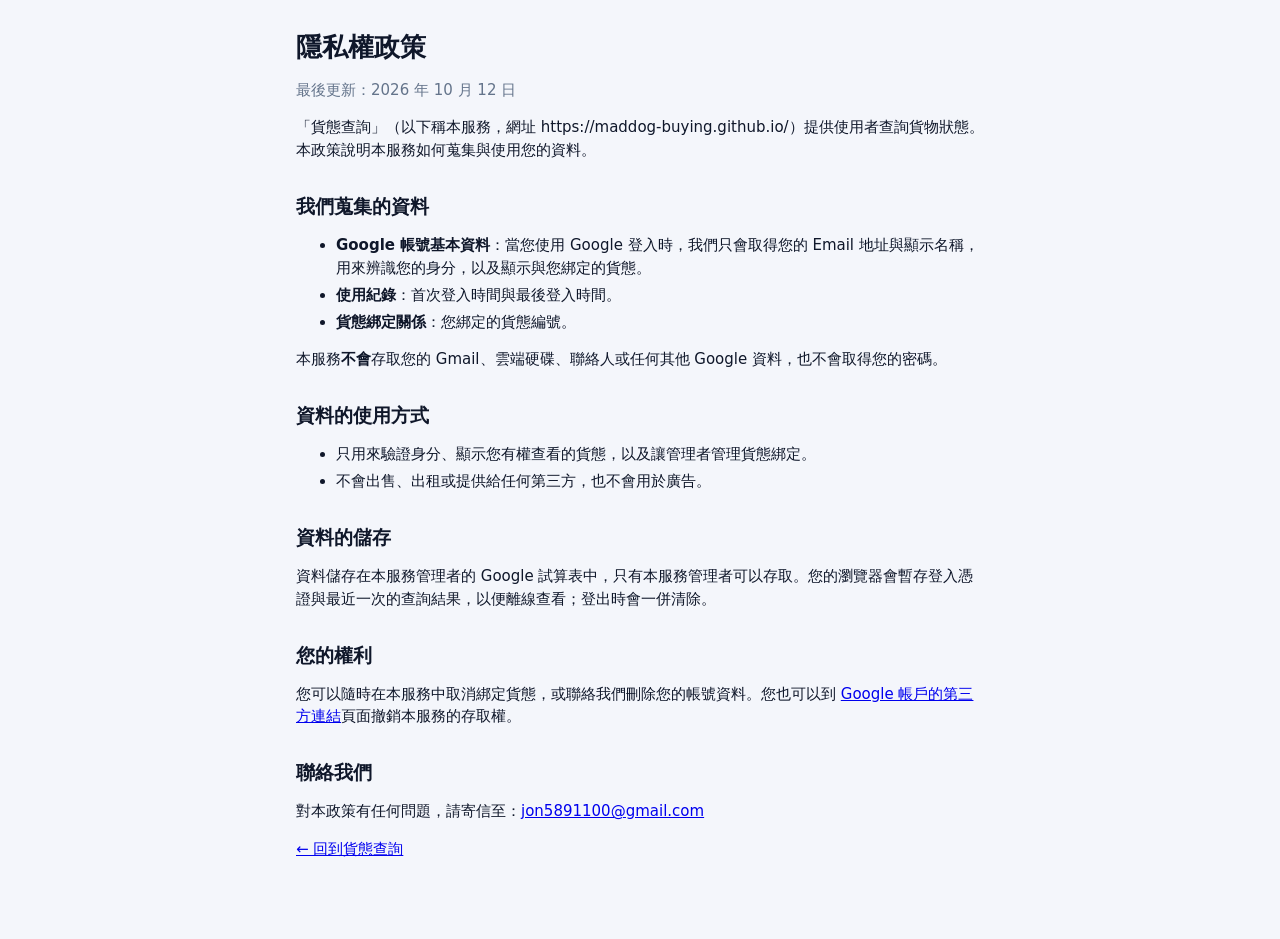
==== frontend/privacy.html @ 427c53ed "Add privacy policy page for OAuth consent screen Co-Authored-By: Claude Opus 5.5 <noreply@anthropic." ====
<!doctype html>
<html lang="zh-Hant-TW">
<head>
  <meta charset="utf-8">
  <meta name="viewport" content="width=device-width, initial-scale=1">
  <title>隱私權政策 - 貨態查詢</title>
  <link rel="icon" href="icons/icon-192.png" type="image/png">
  <link rel="stylesheet" href="styles.css">
  <style>
    .doc { max-width: 720px; margin: 0 auto; padding: 32px 16px 64px; }
    .doc h1 { font-size: 1.6rem; margin-bottom: .25em; }
    .doc h2 { margin-top: 1.75em; }
    .doc li { margin: .3em 0; }
  </style>
</head>
<body>
  <main class="doc">
    <h1>隱私權政策</h1>
    <p class="muted">最後更新：2026 年 10 月 12 日</p>

    <p>「貨態查詢」（以下稱本服務，網址 https://maddog-buying.github.io/）提供使用者查詢貨物狀態。本政策說明本服務如何蒐集與使用您的資料。</p>

    <h2>我們蒐集的資料</h2>
    <ul>
      <li><strong>Google 帳號基本資料</strong>：當您使用 Google 登入時，我們只會取得您的 Email 地址與顯示名稱，用來辨識您的身分，以及顯示與您綁定的貨態。</li>
      <li><strong>使用紀錄</strong>：首次登入時間與最後登入時間。</li>
      <li><strong>貨態綁定關係</strong>：您綁定的貨態編號。</li>
    </ul>
    <p>本服務<strong>不會</strong>存取您的 Gmail、雲端硬碟、聯絡人或任何其他 Google 資料，也不會取得您的密碼。</p>

    <h2>資料的使用方式</h2>
    <ul>
      <li>只用來驗證身分、顯示您有權查看的貨態，以及讓管理者管理貨態綁定。</li>
      <li>不會出售、出租或提供給任何第三方，也不會用於廣告。</li>
    </ul>

    <h2>資料的儲存</h2>
    <p>資料儲存在本服務管理者的 Google 試算表中，只有本服務管理者可以存取。您的瀏覽器會暫存登入憑證與最近一次的查詢結果，以便離線查看；登出時會一併清除。</p>

    <h2>您的權利</h2>
    <p>您可以隨時在本服務中取消綁定貨態，或聯絡我們刪除您的帳號資料。您也可以到 <a href="https://myaccount.google.com/connections">Google 帳戶的第三方連結</a>頁面撤銷本服務的存取權。</p>

    <h2>聯絡我們</h2>
    <p>對本政策有任何問題，請寄信至：<a href="mailto:jon5891100@gmail.com">jon5891100@gmail.com</a></p>

    <p><a href="./">← 回到貨態查詢</a></p>
  </main>
</body>
</html>
---- frontend/styles.css ----
:root {
  --bg: #f4f6fb;
  --surface: #ffffff;
  --surface-2: #f8fafc;
  --text: #0f172a;
  --muted: #64748b;
  --border: #e2e8f0;
  --primary: #2563eb;
  --primary-ink: #ffffff;
  --danger: #dc2626;
  --ok: #15803d;     --ok-bg: #dcfce7;
  --info: #1d4ed8;   --info-bg: #dbeafe;
  --warn: #b45309;   --warn-bg: #fef3c7;
  --bad: #b91c1c;    --bad-bg: #fee2e2;
  --mute: #475569;   --mute-bg: #e2e8f0;
  --shadow: 0 1px 2px rgb(15 23 42 / .06), 0 4px 16px rgb(15 23 42 / .06);
  --radius: 14px;
  color-scheme: light;
}
@media (prefers-color-scheme: dark) {
  :root {
    --bg: #0b1120;
    --surface: #131c2e;
    --surface-2: #1a2438;
    --text: #e2e8f0;
    --muted: #94a3b8;
    --border: #26334d;
    --primary: #3b82f6;
    --ok: #4ade80;   --ok-bg: rgb(34 197 94 / .16);
    --info: #93c5fd; --info-bg: rgb(59 130 246 / .18);
    --warn: #fbbf24; --warn-bg: rgb(245 158 11 / .16);
    --bad: #f87171;  --bad-bg: rgb(239 68 68 / .18);
    --mute: #cbd5e1; --mute-bg: rgb(148 163 184 / .16);
    --shadow: 0 1px 2px rgb(0 0 0 / .3), 0 4px 16px rgb(0 0 0 / .25);
    color-scheme: dark;
  }
}

* { box-sizing: border-box; }
[hidden] { display: none !important; }
html { -webkit-text-size-adjust: 100%; }
body {
  margin: 0;
  background: var(--bg);
  color: var(--text);
  font: 15px/1.5 system-ui, -apple-system, "Segoe UI", "Noto Sans TC", "Microsoft JhengHei", sans-serif;
  min-height: 100dvh;
}
h1, h2, h3 { line-height: 1.25; margin: 0 0 .5em; }
h2 { font-size: 1.2rem; }
h3 { font-size: .95rem; margin-top: 1.25rem; color: var(--muted); }
.muted { color: var(--muted); }
.small { font-size: .85em; }
.nowrap { white-space: nowrap; }
.break { word-break: break-all; }
.grow { flex: 1; margin: 0; }

/* 進度條 */
.progress {
  position: fixed; inset: 0 0 auto; height: 3px; z-index: 100; overflow: hidden;
  background: linear-gradient(90deg, transparent, var(--primary), transparent);
  background-size: 40% 100%; background-repeat: no-repeat;
  animation: slide 1s ease-in-out infinite;
}
@keyframes slide { from { background-position: -40% 0; } to { background-position: 140% 0; } }

/* 按鈕與輸入 */
.btn {
  display: inline-flex; align-items: center; justify-content: center; gap: .3em;
  min-height: 40px; padding: 0 16px; border-radius: 10px;
  border: 1px solid var(--border); background: var(--surface); color: var(--text);
  font: inherit; font-weight: 500; cursor: pointer; white-space: nowrap;
  transition: background .15s, border-color .15s, transform .05s;
}
.btn:hover { border-color: var(--muted); }
.btn:active { transform: translateY(1px); }
.btn:disabled { opacity: .55; cursor: progress; }
.btn.primary { background: var(--primary); border-color: var(--primary); color: var(--primary-ink); }
.btn.primary:hover { filter: brightness(1.08); }
.btn.ghost { background: transparent; border-color: transparent; }
.btn.ghost:hover { background: var(--surface-2); }
.btn.danger { color: var(--danger); }
.btn.sm { min-height: 34px; padding: 0 12px; font-size: .9rem; }
.btn.block { width: 100%; }
.icon-btn {
  width: 32px; height: 32px; border: 0; border-radius: 8px; background: transparent;
  color: var(--muted); cursor: pointer; font-size: .9rem;
}
.icon-btn:hover { background: var(--surface-2); color: var(--danger); }

input, select, textarea {
  width: 100%; min-height: 40px; padding: 8px 12px;
  border: 1px solid var(--border); border-radius: 10px;
  background: var(--surface); color: var(--text); font: inherit;
}
textarea { resize: vertical; }
input:focus, select:focus, textarea:focus, .btn:focus-visible {
  outline: 2px solid var(--primary); outline-offset: 1px; border-color: transparent;
}
input[readonly] { background: var(--surface-2); color: var(--muted); }
input[type=checkbox] { width: 18px; height: 18px; min-height: 0; accent-color: var(--primary); cursor: pointer; }
label { display: block; font-size: .9rem; font-weight: 500; margin-bottom: 12px; }
label > input, label > select, label > textarea, label > .input-row { margin-top: 4px; }
.input-row { display: flex; gap: 8px; }
.input-row input { flex: 1; }

/* 標籤 */
.badge {
  display: inline-block; padding: 2px 10px; border-radius: 999px;
  font-size: .8rem; font-weight: 600; white-space: nowrap;
  background: var(--mute-bg); color: var(--mute);
}
.badge.ok { background: var(--ok-bg); color: var(--ok); }
.badge.info { background: var(--info-bg); color: var(--info); }
.badge.warn { background: var(--warn-bg); color: var(--warn); }
.badge.bad { background: var(--bad-bg); color: var(--bad); }

/* 登入 */
.login { min-height: 100dvh; display: grid; place-items: center; padding: 24px 16px; }
.login-card {
  width: 100%; max-width: 380px; text-align: center;
  background: var(--surface); border: 1px solid var(--border); border-radius: 20px;
  padding: 36px 28px; box-shadow: var(--shadow);
}
.login-logo { width: 72px; height: 72px; border-radius: 18px; margin-bottom: 12px; }
.login-msg { color: var(--danger); min-height: 1.5em; margin: 8px 0; }
.login-actions { display: grid; gap: 10px; justify-items: center; }
.demo-note { font-size: .85rem; color: var(--warn); background: var(--warn-bg); padding: 8px 12px; border-radius: 10px; margin: 0; }

/* 頂欄 */
.topbar {
  position: sticky; top: 0; z-index: 10;
  display: flex; align-items: center; gap: 16px;
  padding: 10px max(16px, env(safe-area-inset-left)); padding-top: max(10px, env(safe-area-inset-top));
  background: color-mix(in srgb, var(--surface) 88%, transparent);
  backdrop-filter: blur(12px); -webkit-backdrop-filter: blur(12px);
  border-bottom: 1px solid var(--border);
}
.brand { display: flex; align-items: center; gap: 8px; font-weight: 700; font-size: 1.05rem; }
.brand img { width: 28px; height: 28px; border-radius: 7px; }
.tabs { display: flex; gap: 4px; background: var(--surface-2); padding: 4px; border-radius: 12px; }
.tabs button {
  border: 0; background: transparent; color: var(--muted); font: inherit; font-weight: 500;
  padding: 6px 14px; border-radius: 9px; cursor: pointer; white-space: nowrap;
}
.tabs button.active { background: var(--surface); color: var(--text); box-shadow: var(--shadow); }
.me { margin-left: auto; display: flex; align-items: center; gap: 8px; min-width: 0; }
.me-email { overflow: hidden; text-overflow: ellipsis; white-space: nowrap; max-width: 220px; font-size: .9rem; }

.banner { background: var(--warn-bg); color: var(--warn); text-align: center; padding: 8px 16px; font-size: .9rem; }
.container { max-width: 1100px; margin: 0 auto; padding: 20px 16px 48px; }

.toolbar { display: flex; flex-wrap: wrap; gap: 8px; align-items: center; margin-bottom: 16px; }
.toolbar .search { flex: 1 1 220px; width: auto; }
.status-filter { width: auto; flex: 0 1 200px; }
.bulkbar {
  display: flex; align-items: center; gap: 8px; flex-wrap: wrap;
  padding: 8px 12px; margin-bottom: 12px; border-radius: 12px;
  background: var(--info-bg); color: var(--info); font-weight: 500;
}
.bulkbar span { margin-right: auto; }

.empty { text-align: center; padding: 56px 16px; background: var(--surface); border: 1px dashed var(--border); border-radius: var(--radius); }
.empty p { margin: 4px 0; }

/* 使用者卡片 */
.cards { display: grid; gap: 12px; grid-template-columns: repeat(auto-fill, minmax(260px, 1fr)); }
.card {
  background: var(--surface); border: 1px solid var(--border); border-radius: var(--radius);
  padding: 16px; box-shadow: var(--shadow); position: relative; overflow: hidden;
}
.ship-card::before { content: ""; position: absolute; inset: 0 auto 0 0; width: 4px; background: var(--mute); }
.ship-card.tone-ok::before { background: var(--ok); }
.ship-card.tone-info::before { background: var(--info); }
.ship-card.tone-warn::before { background: var(--warn); }
.ship-card.tone-bad::before { background: var(--bad); }
.card-head { display: flex; justify-content: space-between; align-items: center; margin: -4px -6px 6px 0; }
.ship-id { font-family: ui-monospace, "Cascadia Mono", Consolas, monospace; font-weight: 600; letter-spacing: .02em; }
.ship-status .badge { font-size: .95rem; padding: 4px 14px; }
.ship-note { margin: 10px 0 0; }
.ship-time { margin: 10px 0 0; font-size: .85rem; }

/* 表格 */
.table { width: 100%; border-collapse: separate; border-spacing: 0; background: var(--surface); border: 1px solid var(--border); border-radius: var(--radius); overflow: hidden; box-shadow: var(--shadow); }
.table th, .table td { padding: 10px 12px; text-align: left; border-bottom: 1px solid var(--border); vertical-align: middle; }
.table th { font-size: .8rem; font-weight: 600; color: var(--muted); background: var(--surface-2); }
.table tbody tr:last-child td { border-bottom: 0; }
.table tbody tr[data-action] { cursor: pointer; }
.table tbody tr[data-action]:hover { background: var(--surface-2); }
.table tr.sel { background: var(--info-bg) !important; }
.table .chk { width: 40px; }
.note-cell { max-width: 320px; overflow: hidden; text-overflow: ellipsis; white-space: nowrap; }
.table select { min-height: 34px; padding: 4px 8px; width: auto; }

/* 對話框 */
.dialog {
  width: min(460px, calc(100vw - 32px)); max-height: calc(100dvh - 32px);
  border: 1px solid var(--border); border-radius: 18px; padding: 24px;
  background: var(--surface); color: var(--text); box-shadow: 0 20px 60px rgb(0 0 0 / .25);
}
.dialog.wide { width: min(620px, calc(100vw - 32px)); }
.dialog::backdrop { background: rgb(15 23 42 / .45); backdrop-filter: blur(2px); }
.dialog[open] { animation: pop .16s ease-out; }
@keyframes pop { from { opacity: 0; transform: translateY(8px) scale(.98); } }
.dlg-actions { display: flex; gap: 8px; justify-content: flex-end; margin-top: 20px; }
.spacer { flex: 1; }
.grid2 { display: grid; grid-template-columns: 1fr 1fr; gap: 0 12px; }

.chips { display: flex; flex-wrap: wrap; gap: 6px; margin-bottom: 8px; }
.chip { display: inline-flex; align-items: center; gap: 4px; padding: 3px 4px 3px 10px; border-radius: 999px; background: var(--surface-2); border: 1px solid var(--border); font-size: .85rem; max-width: 100%; word-break: break-all; }
.chip button { border: 0; background: transparent; color: var(--muted); cursor: pointer; border-radius: 50%; width: 22px; height: 22px; flex: none; }
.chip button:hover { color: var(--danger); background: var(--bad-bg); }

.timeline { list-style: none; margin: 0; padding: 0 0 0 16px; border-left: 2px solid var(--border); }
.timeline li { position: relative; padding: 0 0 14px 8px; }
.timeline li::before { content: ""; position: absolute; left: -24px; top: 6px; width: 10px; height: 10px; border-radius: 50%; background: var(--mute); border: 2px solid var(--surface); }
.timeline li.tone-ok::before { background: var(--ok); }
.timeline li.tone-info::before { background: var(--info); }
.timeline li.tone-warn::before { background: var(--warn); }
.timeline li.tone-bad::before { background: var(--bad); }
.tl-note { margin: 2px 0; }

/* 提示 */
.toasts { position: fixed; left: 50%; bottom: max(20px, env(safe-area-inset-bottom)); transform: translateX(-50%); display: grid; gap: 8px; z-index: 200; width: max-content; max-width: calc(100vw - 32px); }
.toast { background: var(--text); color: var(--bg); padding: 10px 16px; border-radius: 12px; box-shadow: var(--shadow); font-size: .9rem; animation: pop .16s ease-out; transition: opacity .3s; }
.toast.ok { background: var(--ok); color: #fff; }
.toast.error { background: var(--danger); color: #fff; }
.toast.out { opacity: 0; }

/* 手機 */
@media (max-width: 720px) {
  .topbar { flex-wrap: wrap; gap: 8px 12px; }
  .tabs { order: 3; width: 100%; }
  .tabs button { flex: 1; padding: 6px 4px; }
  .me-email { max-width: 140px; }
  .hide-sm { display: none; }
  .container { padding-top: 16px; }
  .status-filter { flex: 1 1 140px; }
  .grid2 { grid-template-columns: 1fr; }
  .dialog { padding: 20px 16px; }

  /* 表格轉卡片 */
  .table, .table tbody, .table tr, .table td { display: block; width: 100%; }
  .table { background: transparent; border: 0; box-shadow: none; overflow: visible; }
  .table thead { display: none; }
  .table tr {
    position: relative; background: var(--surface); border: 1px solid var(--border);
    border-radius: var(--radius); margin-bottom: 10px; padding: 10px 14px; box-shadow: var(--shadow);
  }
  .table td { border: 0; padding: 3px 0; display: flex; gap: 12px; align-items: center; }
  .table td[data-label]::before { content: attr(data-label); flex: 0 0 64px; font-size: .8rem; color: var(--muted); }
  .table td.chk { position: absolute; top: 10px; right: 12px; width: auto; padding: 0; }
  .table td.ship-id { font-size: 1rem; padding-right: 32px; }
  .note-cell { max-width: none; white-space: normal; }
  .table.users td.break { word-break: break-all; }
}
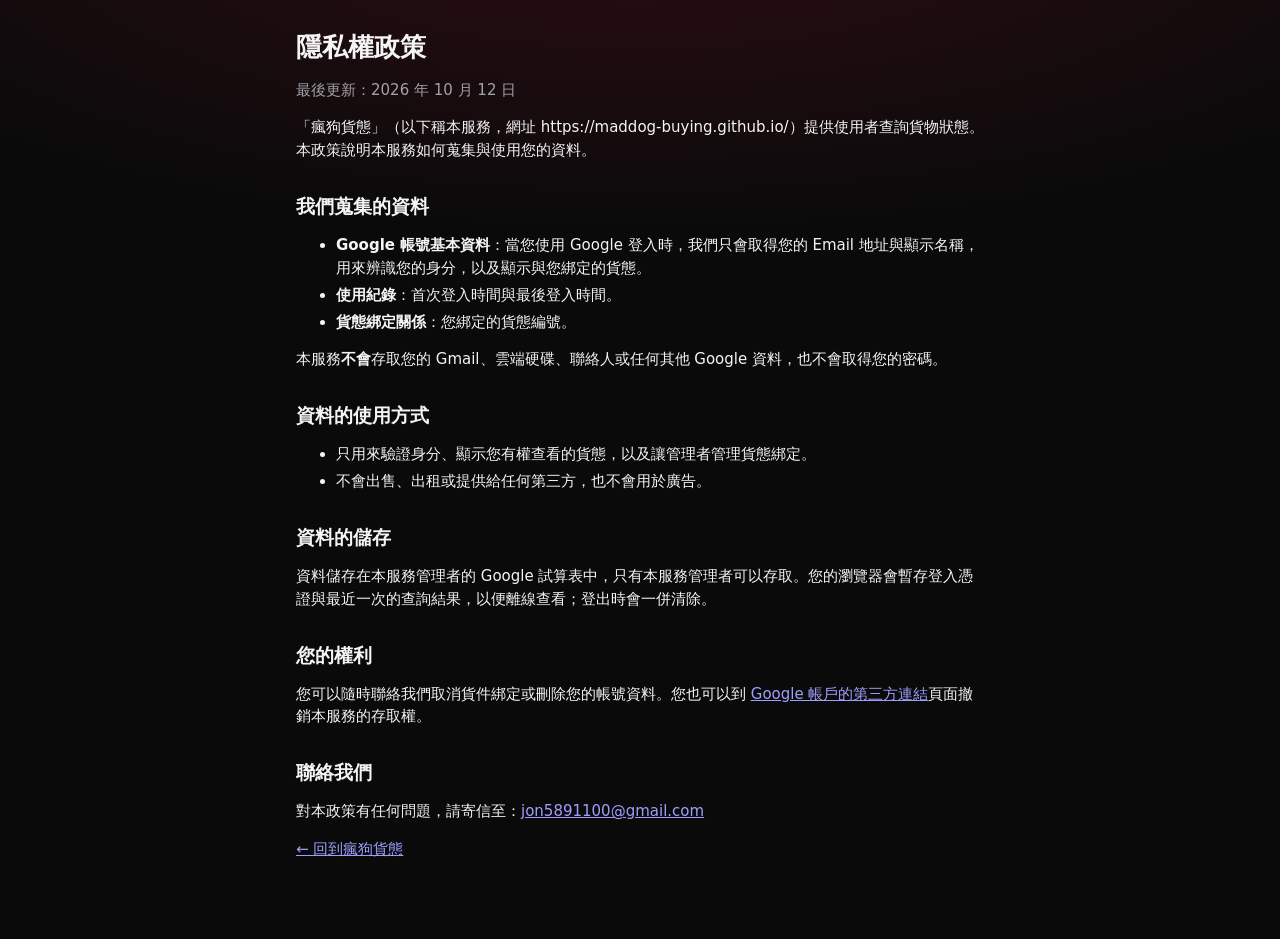
==== commit 041508c2: "Rebrand to 瘋狗貨態; bulk batch status; customer sort by progress - New MAD DOG logo/icons and login her" ====
--- a/frontend/privacy.html
+++ b/frontend/privacy.html
@@ -3,8 +3,8 @@
 <head>
   <meta charset="utf-8">
   <meta name="viewport" content="width=device-width, initial-scale=1">
-  <title>隱私權政策 - 貨態查詢</title>
-  <link rel="icon" href="icons/icon-192.png" type="image/png">
+  <title>隱私權政策 - 瘋狗貨態</title>
+  <link rel="icon" href="icons/favicon-64.png" type="image/png">
   <link rel="stylesheet" href="styles.css">
   <style>
     .doc { max-width: 720px; margin: 0 auto; padding: 32px 16px 64px; }
@@ -18,7 +18,7 @@
     <h1>隱私權政策</h1>
     <p class="muted">最後更新：2026 年 10 月 12 日</p>
 
-    <p>「貨態查詢」（以下稱本服務，網址 https://maddog-buying.github.io/）提供使用者查詢貨物狀態。本政策說明本服務如何蒐集與使用您的資料。</p>
+    <p>「瘋狗貨態」（以下稱本服務，網址 https://maddog-buying.github.io/）提供使用者查詢貨物狀態。本政策說明本服務如何蒐集與使用您的資料。</p>
 
     <h2>我們蒐集的資料</h2>
     <ul>
@@ -38,12 +38,12 @@
     <p>資料儲存在本服務管理者的 Google 試算表中，只有本服務管理者可以存取。您的瀏覽器會暫存登入憑證與最近一次的查詢結果，以便離線查看；登出時會一併清除。</p>
 
     <h2>您的權利</h2>
-    <p>您可以隨時在本服務中取消綁定貨態，或聯絡我們刪除您的帳號資料。您也可以到 <a href="https://myaccount.google.com/connections">Google 帳戶的第三方連結</a>頁面撤銷本服務的存取權。</p>
+    <p>您可以隨時聯絡我們取消貨件綁定或刪除您的帳號資料。您也可以到 <a href="https://myaccount.google.com/connections">Google 帳戶的第三方連結</a>頁面撤銷本服務的存取權。</p>
 
     <h2>聯絡我們</h2>
     <p>對本政策有任何問題，請寄信至：<a href="mailto:jon5891100@gmail.com">jon5891100@gmail.com</a></p>
 
-    <p><a href="./">← 回到貨態查詢</a></p>
+    <p><a href="./">← 回到瘋狗貨態</a></p>
   </main>
 </body>
 </html>
--- a/frontend/styles.css
+++ b/frontend/styles.css
@@ -1,39 +1,27 @@
+/* 瘋狗貨態：黑底、紅白跳色（固定深色，不跟隨系統淺色模式） */
 :root {
-  --bg: #f4f6fb;
-  --surface: #ffffff;
-  --surface-2: #f8fafc;
-  --text: #0f172a;
-  --muted: #64748b;
-  --border: #e2e8f0;
-  --primary: #2563eb;
+  --bg: #0a0a0b;
+  --surface: #141416;
+  --surface-2: #1e1e22;
+  --text: #f4f4f5;
+  --muted: #a1a1aa;
+  --border: #2c2c32;
+  --primary: #e11d2e;
+  --primary-hi: #ff3346;
   --primary-ink: #ffffff;
-  --danger: #dc2626;
-  --ok: #15803d;     --ok-bg: #dcfce7;
-  --info: #1d4ed8;   --info-bg: #dbeafe;
-  --warn: #b45309;   --warn-bg: #fef3c7;
-  --bad: #b91c1c;    --bad-bg: #fee2e2;
-  --mute: #475569;   --mute-bg: #e2e8f0;
-  --shadow: 0 1px 2px rgb(15 23 42 / .06), 0 4px 16px rgb(15 23 42 / .06);
+  --danger: #ff4d5a;
+  --ok: #4ade80;     --ok-bg: rgb(34 197 94 / .15);
+  --info: #f4f4f5;   --info-bg: rgb(255 255 255 / .1);
+  --warn: #fbbf24;   --warn-bg: rgb(245 158 11 / .15);
+  --bad: #ff4d5a;    --bad-bg: rgb(225 29 46 / .18);
+  --mute: #a1a1aa;   --mute-bg: rgb(255 255 255 / .07);
+  --accent: #ff4d5a; --accent-bg: rgb(225 29 46 / .2);
+  --red-tint: rgb(225 29 46 / .14);
+  --shadow: 0 1px 2px rgb(0 0 0 / .5), 0 8px 24px rgb(0 0 0 / .35);
   --radius: 14px;
-  color-scheme: light;
-}
-@media (prefers-color-scheme: dark) {
-  :root {
-    --bg: #0b1120;
-    --surface: #131c2e;
-    --surface-2: #1a2438;
-    --text: #e2e8f0;
-    --muted: #94a3b8;
-    --border: #26334d;
-    --primary: #3b82f6;
-    --ok: #4ade80;   --ok-bg: rgb(34 197 94 / .16);
-    --info: #93c5fd; --info-bg: rgb(59 130 246 / .18);
-    --warn: #fbbf24; --warn-bg: rgb(245 158 11 / .16);
-    --bad: #f87171;  --bad-bg: rgb(239 68 68 / .18);
-    --mute: #cbd5e1; --mute-bg: rgb(148 163 184 / .16);
-    --shadow: 0 1px 2px rgb(0 0 0 / .3), 0 4px 16px rgb(0 0 0 / .25);
-    color-scheme: dark;
-  }
+  --font-brand: "Noto Sans TC", system-ui, sans-serif;
+  --font-tag: "Permanent Marker", "Noto Sans TC", cursive;
+  color-scheme: dark;
 }
 
 * { box-sizing: border-box; }
@@ -43,7 +31,9 @@
   margin: 0;
   background: var(--bg);
   color: var(--text);
-  font: 15px/1.5 system-ui, -apple-system, "Segoe UI", "Noto Sans TC", "Microsoft JhengHei", sans-serif;
+  font: 15px/1.5 "Noto Sans TC", system-ui, -apple-system, "Segoe UI", "Microsoft JhengHei", sans-serif;
+  background-image: radial-gradient(120% 60% at 50% -10%, rgb(225 29 46 / .16), transparent 60%);
+  background-attachment: fixed;
   min-height: 100dvh;
 }
 h1, h2, h3 { line-height: 1.25; margin: 0 0 .5em; }
@@ -114,6 +104,7 @@
 .badge.info { background: var(--info-bg); color: var(--info); }
 .badge.warn { background: var(--warn-bg); color: var(--warn); }
 .badge.bad { background: var(--bad-bg); color: var(--bad); }
+.badge.accent { background: var(--accent-bg); color: var(--accent); }
 
 /* 登入 */
 .login { min-height: 100dvh; display: grid; place-items: center; padding: 24px 16px; }
@@ -174,6 +165,7 @@
 .ship-card.tone-info::before { background: var(--info); }
 .ship-card.tone-warn::before { background: var(--warn); }
 .ship-card.tone-bad::before { background: var(--bad); }
+.ship-card.tone-accent::before { background: var(--accent); }
 .card-head { display: flex; justify-content: space-between; align-items: center; margin: -4px -6px 6px 0; }
 .ship-id { font-family: ui-monospace, "Cascadia Mono", Consolas, monospace; font-weight: 600; letter-spacing: .02em; }
 .ship-status .badge { font-size: .95rem; padding: 4px 14px; }
@@ -205,6 +197,7 @@
 .dlg-actions { display: flex; gap: 8px; justify-content: flex-end; margin-top: 20px; }
 .spacer { flex: 1; }
 .grid2 { display: grid; grid-template-columns: 1fr 1fr; gap: 0 12px; }
+.grid3 { display: grid; grid-template-columns: 1fr 2fr; gap: 0 12px; }
 
 .chips { display: flex; flex-wrap: wrap; gap: 6px; margin-bottom: 8px; }
 .chip { display: inline-flex; align-items: center; gap: 4px; padding: 3px 4px 3px 10px; border-radius: 999px; background: var(--surface-2); border: 1px solid var(--border); font-size: .85rem; max-width: 100%; word-break: break-all; }
@@ -218,6 +211,7 @@
 .timeline li.tone-info::before { background: var(--info); }
 .timeline li.tone-warn::before { background: var(--warn); }
 .timeline li.tone-bad::before { background: var(--bad); }
+.timeline li.tone-accent::before { background: var(--accent); }
 .tl-note { margin: 2px 0; }
 
 /* 提示 */
@@ -248,9 +242,152 @@
     border-radius: var(--radius); margin-bottom: 10px; padding: 10px 14px; box-shadow: var(--shadow);
   }
   .table td { border: 0; padding: 3px 0; display: flex; gap: 12px; align-items: center; }
-  .table td[data-label]::before { content: attr(data-label); flex: 0 0 64px; font-size: .8rem; color: var(--muted); }
+  .table td[data-label]::before { content: attr(data-label); flex: 0 0 84px; font-size: .8rem; color: var(--muted); }
   .table td.chk { position: absolute; top: 10px; right: 12px; width: auto; padding: 0; }
   .table td.ship-id { font-size: 1rem; padding-right: 32px; }
   .note-cell { max-width: none; white-space: normal; }
   .table.users td.break { word-break: break-all; }
 }
+
+/* 貨件卡片：商品名稱與進度 */
+.product { font-size: 1.05rem; margin: 0; line-height: 1.4; color: var(--text); font-weight: 800; }
+.qty { display: inline-block; font-size: .8rem; font-weight: 600; color: var(--muted); background: var(--surface-2); border: 1px solid var(--border); border-radius: 6px; padding: 0 6px; vertical-align: 1px; }
+.ship-card .ship-id { font-size: .8rem; margin-bottom: 10px; }
+.steps { display: grid; grid-auto-flow: column; grid-auto-columns: 1fr; gap: 3px; margin: 12px 0 4px; }
+.steps span { height: 6px; border-radius: 3px; background: var(--mute-bg); }
+.steps span.on { background: var(--primary); }
+.tone-ok .steps span.on { background: var(--ok); }
+.tone-accent .steps span.on { background: var(--accent); }
+.steps-label { display: flex; justify-content: space-between; font-size: .8rem; }
+.product-cell { min-width: 160px; }
+
+/* 對話框內 */
+.hint { font-size: .85rem; color: var(--muted); margin: -4px 0 14px; }
+label.check { display: flex; gap: 8px; align-items: flex-start; font-weight: 400; }
+label.check input { margin-top: 2px; flex: none; }
+.section-head { display: flex; align-items: center; justify-content: space-between; gap: 8px; margin-top: 1.25rem; }
+.section-head h3 { margin: 0; }
+.mini-list { list-style: none; margin: 8px 0 0; padding: 0; border: 1px solid var(--border); border-radius: 12px; overflow: hidden; }
+.mini-list li { display: flex; align-items: center; gap: 10px; padding: 10px 12px; border-bottom: 1px solid var(--border); cursor: pointer; }
+.mini-list li:last-child { border-bottom: 0; }
+.mini-list li:hover { background: var(--surface-2); }
+.mini-list li.plain { cursor: default; }
+.grow { flex: 1; min-width: 0; }
+
+.add-admin { margin-bottom: 16px; box-shadow: none; }
+.add-admin h3 { margin: 0 0 8px; color: var(--text); }
+.add-admin p { margin: 8px 0 0; }
+.login-foot { margin: 16px 0 0; font-size: .8rem; }
+.login-foot a { color: var(--muted); }
+
+@media (max-width: 720px) {
+  .tabs button { font-size: .9rem; }
+  .product-cell { min-width: 0; }
+}
+
+.table td.ship-id { white-space: nowrap; }
+.email-cell { max-width: 200px; overflow: hidden; text-overflow: ellipsis; white-space: nowrap; }
+@media (max-width: 720px) {
+  .email-cell { max-width: none; }
+}
+
+.pending { font-size: .72rem; font-weight: 600; color: var(--warn); background: var(--warn-bg); border-radius: 999px; padding: 0 7px; margin-left: 6px; cursor: help; white-space: nowrap; }
+.pending-dot { color: var(--warn); font-size: .7rem; cursor: help; }
+
+/* 客人下拉選單 */
+.field { margin-bottom: 12px; }
+.field-label { display: block; font-size: .9rem; font-weight: 500; margin-bottom: 6px; }
+.picker { position: relative; }
+.picker-list {
+  position: absolute; z-index: 5; left: 0; right: 0; top: calc(100% + 4px);
+  max-height: 260px; overflow-y: auto; margin: 0; padding: 4px; list-style: none;
+  background: var(--surface); border: 1px solid var(--border); border-radius: 12px;
+  box-shadow: 0 12px 32px rgb(0 0 0 / .18);
+}
+.picker-list li { display: flex; flex-direction: column; gap: 1px; padding: 8px 10px; border-radius: 8px; cursor: pointer; }
+.picker-list li.active, .picker-list li[data-pick]:hover { background: var(--info-bg); }
+.picker-list li.plain { cursor: default; font-size: .9rem; }
+.pick-name { font-weight: 600; }
+.pick-email { font-size: .85rem; color: var(--muted); word-break: break-all; }
+.chip b { font-weight: 600; margin-right: 6px; }
+.chip-email { color: var(--muted); }
+.link-btn { border: 0; background: none; color: var(--primary); font: inherit; font-size: .88rem; padding: 6px 0; cursor: pointer; }
+.link-btn:hover { text-decoration: underline; }
+.input-row.wrap { flex-wrap: wrap; }
+.input-row.wrap input { flex: 1 1 160px; }
+.input-row.wrap select { width: auto; }
+.inline-input { min-height: 34px; padding: 4px 8px; border: 1px dashed var(--border); background: transparent; }
+.inline-input:hover { border-style: solid; }
+.inline-input:focus { background: var(--surface); }
+.row-actions { text-align: right; width: 1%; }
+@media (max-width: 720px) {
+  .table td.row-actions { justify-content: flex-end; padding-top: 6px; }
+}
+
+
+/* ================================================================== */
+/* 品牌樣式：瘋狗貨態                                                   */
+/* ================================================================== */
+
+::selection { background: var(--primary); color: #fff; }
+
+/* 按鈕：次要按鈕為白色線框，主要按鈕為紅色 */
+.btn { background: transparent; border-color: rgb(255 255 255 / .2); color: var(--text); font-weight: 600; }
+.btn:hover { border-color: #fff; background: rgb(255 255 255 / .04); }
+.btn.primary { background: var(--primary); border-color: var(--primary); color: #fff; box-shadow: 0 4px 14px rgb(225 29 46 / .35); }
+.btn.primary:hover { background: var(--primary-hi); border-color: var(--primary-hi); filter: none; box-shadow: 0 4px 18px rgb(225 29 46 / .55); }
+.btn.ghost { border-color: transparent; }
+.btn.danger { color: var(--danger); }
+input:focus, select:focus, textarea:focus, .btn:focus-visible { outline-color: var(--primary); }
+input, select, textarea { background: var(--surface-2); }
+input::placeholder, textarea::placeholder { color: #6b6b74; }
+
+/* 頂欄 */
+.topbar { background: rgb(10 10 11 / .82); border-bottom: 1px solid rgb(225 29 46 / .35); }
+.brand { gap: 10px; }
+.brand img { width: 36px; height: 36px; border-radius: 10px; border: 1px solid rgb(255 255 255 / .15); object-fit: cover; }
+.brand-text { font-family: var(--font-brand); font-weight: 900; font-size: 1.15rem; letter-spacing: .06em; }
+.brand-text em, .login h1 em { font-style: normal; color: var(--primary); }
+.tabs { background: var(--surface); border: 1px solid var(--border); }
+.tabs button { color: var(--muted); font-weight: 600; }
+.tabs button:hover { color: var(--text); }
+.tabs button.active { background: var(--primary); color: #fff; box-shadow: 0 2px 10px rgb(225 29 46 / .4); }
+.badge.info { box-shadow: inset 0 0 0 1px rgb(255 255 255 / .12); }
+
+/* 登入頁 */
+.login-card { max-width: 400px; padding: 0 0 28px; overflow: hidden; border-color: rgb(225 29 46 / .4); box-shadow: 0 20px 60px rgb(0 0 0 / .6), 0 0 0 1px rgb(225 29 46 / .15); }
+.login-hero { display: block; width: 100%; height: auto; aspect-ratio: 1; max-height: 46dvh; object-fit: cover; object-position: 50% 30%; margin-bottom: 18px;
+  -webkit-mask-image: linear-gradient(#000 70%, transparent); mask-image: linear-gradient(#000 70%, transparent); }
+.login-card > :not(.login-hero) { padding-left: 28px; padding-right: 28px; }
+.login h1 { font-family: var(--font-brand); font-weight: 900; font-size: 2rem; letter-spacing: .12em; margin: -56px 0 2px; position: relative;
+  text-shadow: 0 0 18px rgb(225 29 46 / .55), 0 2px 0 #000; }
+.login-tag { font-family: var(--font-tag); color: var(--primary); letter-spacing: .08em; margin: 0 0 10px; font-size: 1.05rem; }
+
+/* 列表與卡片 */
+.table th { background: var(--surface-2); }
+.table tbody tr[data-action]:hover { background: rgb(255 255 255 / .03); }
+.table tr.sel { background: var(--red-tint) !important; }
+.bulkbar { background: var(--red-tint); color: #ff8a93; border: 1px solid rgb(225 29 46 / .35); }
+.card { background: linear-gradient(180deg, #17171a, var(--surface)); }
+.ship-card::before { background: rgb(255 255 255 / .35); }
+.ship-card.tone-info::before { background: #fff; }
+.steps span.on { background: var(--primary); box-shadow: 0 0 6px rgb(225 29 46 / .5); }
+.tone-ok .steps span.on { background: var(--ok); box-shadow: none; }
+.tone-accent .steps span.on { background: var(--primary); }
+.empty { background: var(--surface); border-color: var(--border); }
+.picker-list li.active, .picker-list li[data-pick]:hover { background: var(--red-tint); }
+.chip { background: var(--surface-2); }
+.link-btn { color: #ff6b77; }
+
+/* 對話框 */
+.dialog { border-color: rgb(255 255 255 / .1); box-shadow: 0 24px 80px rgb(0 0 0 / .7), 0 0 0 1px rgb(225 29 46 / .2); }
+.dialog::backdrop { background: rgb(0 0 0 / .7); }
+.dialog h2 { font-weight: 800; }
+
+/* 載入條 */
+.progress { background: linear-gradient(90deg, transparent, var(--primary), #fff, var(--primary), transparent); background-size: 40% 100%; background-repeat: no-repeat; }
+
+/* 提示訊息 */
+.toast { background: #fff; color: #0a0a0b; font-weight: 600; }
+.toast.ok { background: #fff; color: #0a0a0b; border-left: 4px solid var(--ok); }
+.toast.error { background: var(--primary); color: #fff; }
